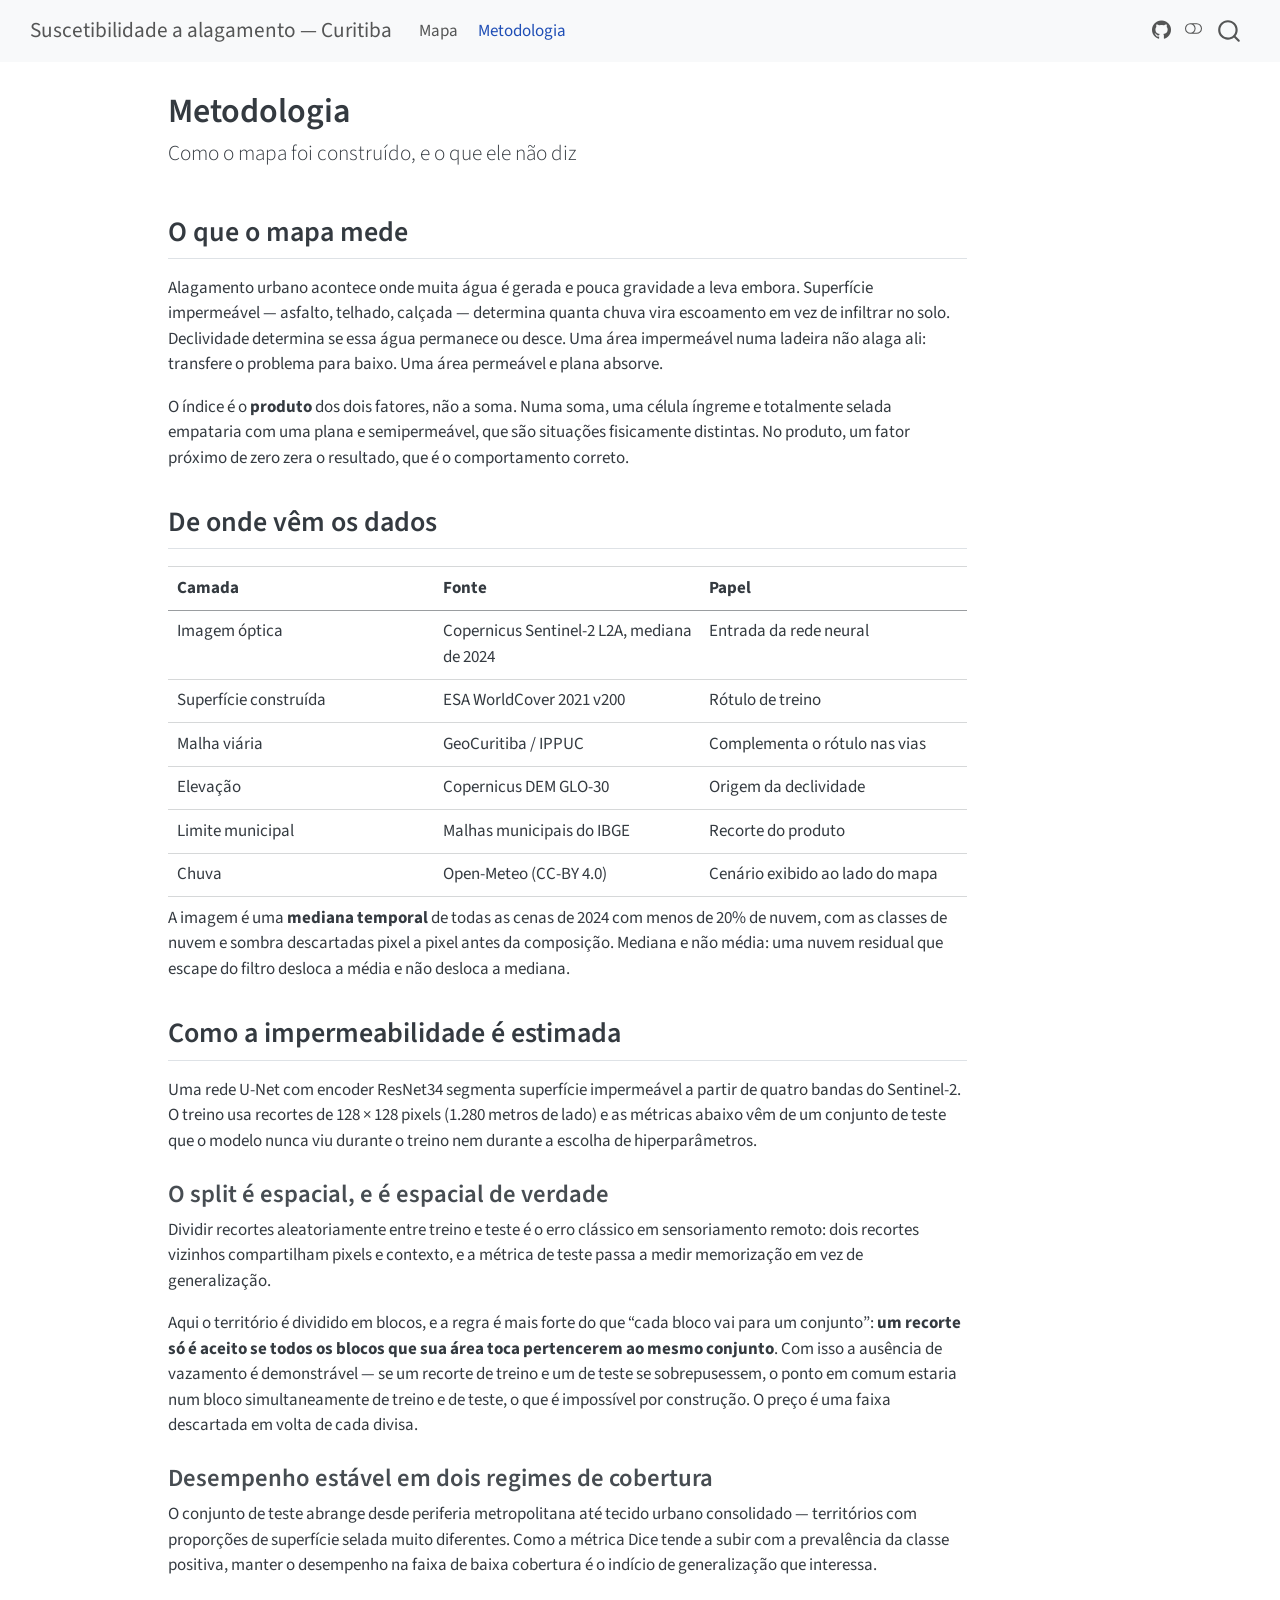
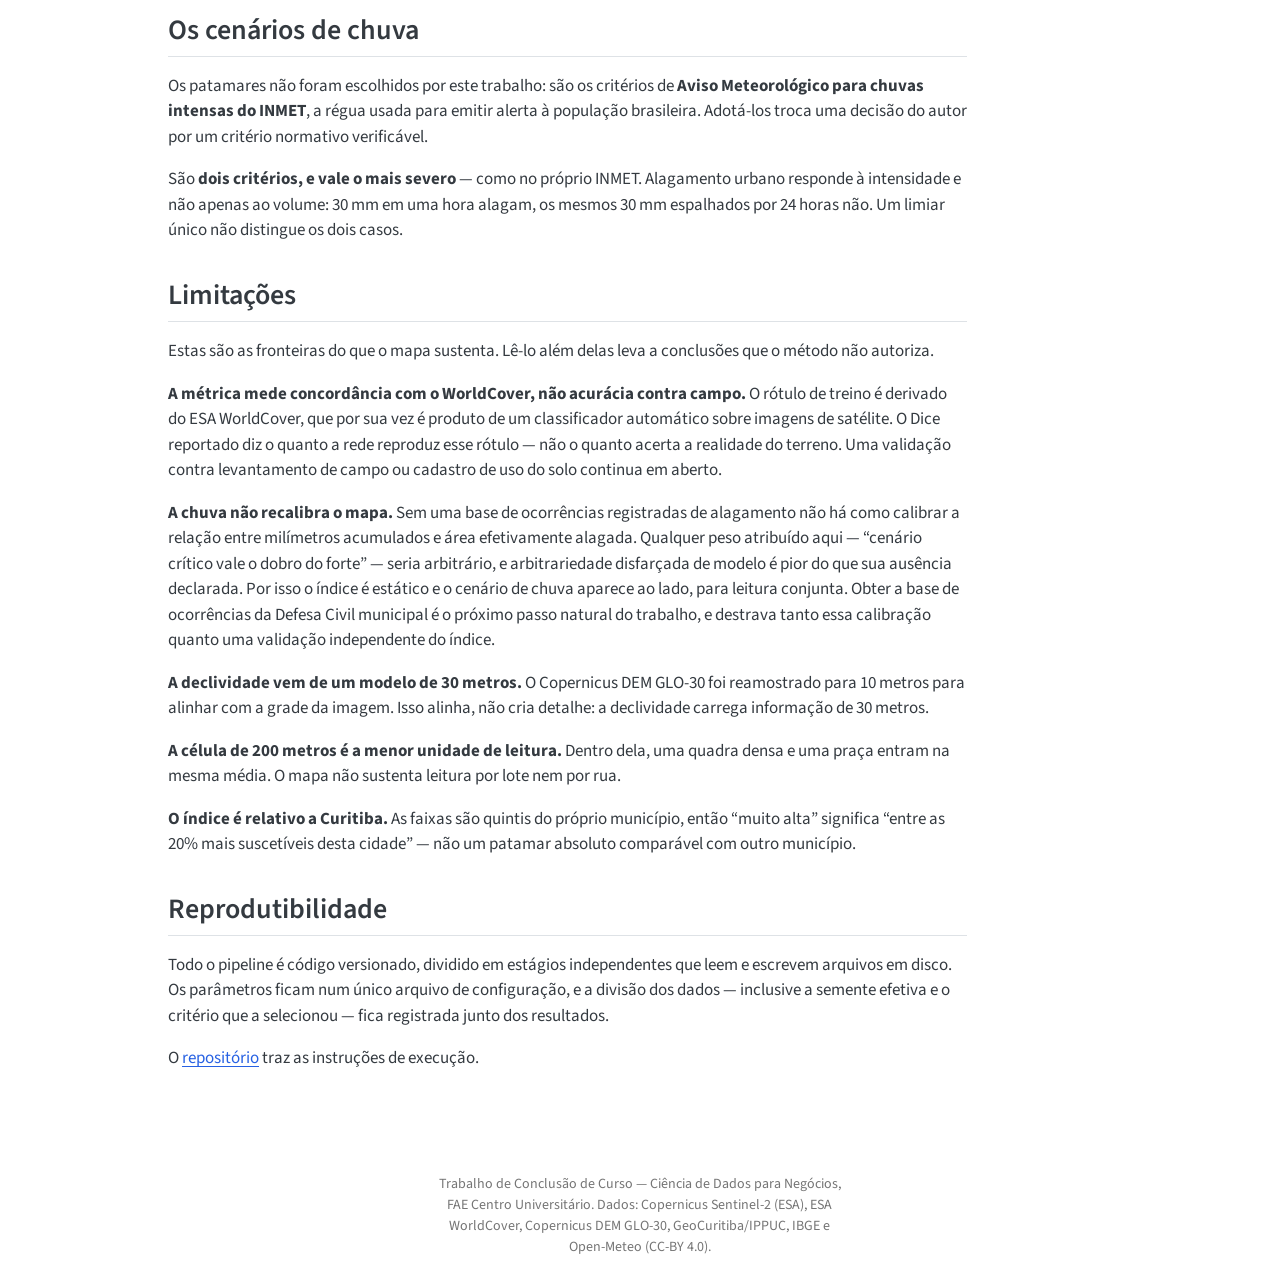
==== docs/metodologia.html @ 1eefd37d "[NEW] Criação primeiro dash" ====
<!DOCTYPE html>
<html xmlns="http://www.w3.org/1999/xhtml" lang="pt-BR" xml:lang="pt-BR"><head>

<meta charset="utf-8">
<meta name="generator" content="quarto-1.10.18">

<meta name="viewport" content="width=device-width, initial-scale=1.0, user-scalable=yes">


<title>Metodologia – Suscetibilidade a alagamento — Curitiba</title>
<style>
/* Default styles provided by pandoc.
** See https://pandoc.org/MANUAL.html#variables-for-html for config info.
*/
span.smallcaps{font-variant: small-caps;}
div.columns{display: flex; gap: 1.5em;}
div.column{flex: auto;}
@media screen {
div.columns{gap: min(4vw, 1.5em);}
div.column{overflow-x: auto;}
}
div.hanging-indent{margin-left: 1.5em; text-indent: -1.5em;}
ul.task-list{list-style: none;}
ul.task-list li input[type="checkbox"] {
  width: 0.8em;
  margin: 0 0.8em 0.2em -1em; /* quarto-specific, see https://github.com/quarto-dev/quarto-cli/issues/4556 */ 
  vertical-align: middle;
}
</style>


<script src="site_libs/quarto-nav/quarto-nav.js"></script>
<script src="site_libs/quarto-nav/headroom.min.js"></script>
<script src="site_libs/clipboard/clipboard.min.js"></script>
<script src="site_libs/quarto-search/autocomplete.umd.js"></script>
<script src="site_libs/quarto-search/fuse.min.js"></script>
<script src="site_libs/quarto-search/quarto-search.js"></script>
<meta name="quarto:offset" content="./">
<script src="site_libs/quarto-html/quarto.js" type="module"></script>
<script src="site_libs/quarto-html/tabsets/tabsets.js" type="module"></script>
<script src="site_libs/quarto-html/popper.min.js"></script>
<script src="site_libs/quarto-html/tippy.umd.min.js"></script>
<script src="site_libs/quarto-html/anchor.min.js"></script>
<link href="site_libs/quarto-html/tippy.css" rel="stylesheet">
<link href="site_libs/quarto-html/quarto-syntax-highlighting-64a204ab8560d761af7679ceaba22944.css" rel="stylesheet" class="quarto-color-scheme" id="quarto-text-highlighting-styles">
<link href="site_libs/quarto-html/quarto-syntax-highlighting-dark-b85bc7c33db8c58e0ec93c3465666fed.css" rel="stylesheet" class="quarto-color-scheme quarto-color-alternate" id="quarto-text-highlighting-styles">
<link href="site_libs/quarto-html/quarto-syntax-highlighting-64a204ab8560d761af7679ceaba22944.css" rel="stylesheet" class="quarto-color-scheme-extra" id="quarto-text-highlighting-styles">
<script src="site_libs/bootstrap/bootstrap.min.js"></script>
<link href="site_libs/bootstrap/bootstrap-icons.css" rel="stylesheet">
<link href="site_libs/bootstrap/bootstrap-172ba59bd5e0b52282274ba0c0cc16fc.min.css" rel="stylesheet" append-hash="true" class="quarto-color-scheme" id="quarto-bootstrap" data-mode="light">
<link href="site_libs/bootstrap/bootstrap-dark-8b348f4b4b74a528bf910da1e8c5139e.min.css" rel="stylesheet" append-hash="true" class="quarto-color-scheme quarto-color-alternate" id="quarto-bootstrap" data-mode="dark">
<link href="site_libs/bootstrap/bootstrap-172ba59bd5e0b52282274ba0c0cc16fc.min.css" rel="stylesheet" append-hash="true" class="quarto-color-scheme-extra" id="quarto-bootstrap" data-mode="light">
<script id="quarto-search-options" type="application/json">{
  "location": "navbar",
  "copy-button": false,
  "collapse-after": 3,
  "panel-placement": "end",
  "type": "overlay",
  "limit": 50,
  "keyboard-shortcut": [
    "f",
    "/",
    "s"
  ],
  "show-item-context": false,
  "language": {
    "search-no-results-text": "Nenhum resultado",
    "search-matching-documents-text": "documentos correspondentes",
    "search-copy-link-title": "Copiar link para a busca",
    "search-hide-matches-text": "Esconder correspondências adicionais",
    "search-more-match-text": "mais correspondência neste documento",
    "search-more-matches-text": "mais correspondências neste documento",
    "search-clear-button-title": "Limpar",
    "search-text-placeholder": "",
    "search-detached-cancel-button-title": "Cancelar",
    "search-submit-button-title": "Enviar",
    "search-label": "Procurar"
  }
}</script>


<link rel="stylesheet" href="styles.css">
</head>

<body class="nav-fixed quarto-light"><script id="quarto-html-before-body" type="application/javascript">
    const toggleBodyColorMode = (bsSheetEl) => {
      const mode = bsSheetEl.getAttribute("data-mode");
      const bodyEl = window.document.querySelector("body");
      if (mode === "dark") {
        bodyEl.classList.add("quarto-dark");
        bodyEl.classList.remove("quarto-light");
      } else {
        bodyEl.classList.add("quarto-light");
        bodyEl.classList.remove("quarto-dark");
      }
    }
    const toggleBodyColorPrimary = () => {
      const bsSheetEl = window.document.querySelector("link#quarto-bootstrap:not([rel=disabled-stylesheet])");
      if (bsSheetEl) {
        toggleBodyColorMode(bsSheetEl);
      }
    }
    const setColorSchemeToggle = (alternate) => {
      const toggles = window.document.querySelectorAll('.quarto-color-scheme-toggle');
      for (let i=0; i < toggles.length; i++) {
        const toggle = toggles[i];
        if (toggle) {
          if (alternate) {
            toggle.classList.add("alternate");
          } else {
            toggle.classList.remove("alternate");
          }
        }
      }
    };
    const toggleColorMode = (alternate) => {
      // Switch the stylesheets
      const primaryStylesheets = window.document.querySelectorAll('link.quarto-color-scheme:not(.quarto-color-alternate)');
      const alternateStylesheets = window.document.querySelectorAll('link.quarto-color-scheme.quarto-color-alternate');
      manageTransitions('#quarto-margin-sidebar .nav-link', false);
      if (alternate) {
        // note: dark is layered on light, we don't disable primary!
        enableStylesheet(alternateStylesheets);
        for (const sheetNode of alternateStylesheets) {
          if (sheetNode.id === "quarto-bootstrap") {
            toggleBodyColorMode(sheetNode);
          }
        }
      } else {
        disableStylesheet(alternateStylesheets);
        enableStylesheet(primaryStylesheets)
        toggleBodyColorPrimary();
      }
      manageTransitions('#quarto-margin-sidebar .nav-link', true);
      // Switch the toggles
      setColorSchemeToggle(alternate)
      // Hack to workaround the fact that safari doesn't
      // properly recolor the scrollbar when toggling (#1455)
      if (navigator.userAgent.indexOf('Safari') > 0 && navigator.userAgent.indexOf('Chrome') == -1) {
        manageTransitions("body", false);
        window.scrollTo(0, 1);
        setTimeout(() => {
          window.scrollTo(0, 0);
          manageTransitions("body", true);
        }, 40);
      }
    }
    const disableStylesheet = (stylesheets) => {
      for (let i=0; i < stylesheets.length; i++) {
        const stylesheet = stylesheets[i];
        stylesheet.rel = 'disabled-stylesheet';
      }
    }
    const enableStylesheet = (stylesheets) => {
      for (let i=0; i < stylesheets.length; i++) {
        const stylesheet = stylesheets[i];
        if(stylesheet.rel !== 'stylesheet') { // for Chrome, which will still FOUC without this check
          stylesheet.rel = 'stylesheet';
        }
      }
    }
    const manageTransitions = (selector, allowTransitions) => {
      const els = window.document.querySelectorAll(selector);
      for (let i=0; i < els.length; i++) {
        const el = els[i];
        if (allowTransitions) {
          el.classList.remove('notransition');
        } else {
          el.classList.add('notransition');
        }
      }
    }
    const isFileUrl = () => {
      return window.location.protocol === 'file:';
    }
    const hasAlternateSentinel = () => {
      let styleSentinel = getColorSchemeSentinel();
      if (styleSentinel !== null) {
        return styleSentinel === "alternate";
      } else {
        return false;
      }
    }
    const setStyleSentinel = (alternate) => {
      const value = alternate ? "alternate" : "default";
      if (!isFileUrl()) {
        window.localStorage.setItem("quarto-color-scheme", value);
      } else {
        localAlternateSentinel = value;
      }
    }
    const getColorSchemeSentinel = () => {
      if (!isFileUrl()) {
        const storageValue = window.localStorage.getItem("quarto-color-scheme");
        return storageValue != null ? storageValue : localAlternateSentinel;
      } else {
        return localAlternateSentinel;
      }
    }
    const toggleGiscusIfUsed = (isAlternate, darkModeDefault) => {
      const baseTheme = document.querySelector('#giscus-base-theme')?.value ?? 'light';
      const alternateTheme = document.querySelector('#giscus-alt-theme')?.value ?? 'dark';
      let newTheme = '';
      if(authorPrefersDark) {
        newTheme = isAlternate ? baseTheme : alternateTheme;
      } else {
        newTheme = isAlternate ? alternateTheme : baseTheme;
      }
      const changeGiscusTheme = () => {
        // From: https://github.com/giscus/giscus/issues/336
        const sendMessage = (message) => {
          const iframe = document.querySelector('iframe.giscus-frame');
          if (!iframe) return;
          iframe.contentWindow.postMessage({ giscus: message }, 'https://giscus.app');
        }
        sendMessage({
          setConfig: {
            theme: newTheme
          }
        });
      }
      const isGiscussLoaded = window.document.querySelector('iframe.giscus-frame') !== null;
      if (isGiscussLoaded) {
        changeGiscusTheme();
      }
    };
    const authorPrefersDark = false;
    const darkModeDefault = authorPrefersDark;
      document.querySelector('link#quarto-text-highlighting-styles.quarto-color-scheme-extra').rel = 'disabled-stylesheet';
      document.querySelector('link#quarto-bootstrap.quarto-color-scheme-extra').rel = 'disabled-stylesheet';
    let localAlternateSentinel = darkModeDefault ? 'alternate' : 'default';
    // Dark / light mode switch
    window.quartoToggleColorScheme = () => {
      // Read the current dark / light value
      let toAlternate = !hasAlternateSentinel();
      toggleColorMode(toAlternate);
      setStyleSentinel(toAlternate);
      toggleGiscusIfUsed(toAlternate, darkModeDefault);
      window.dispatchEvent(new Event('resize'));
    };
    // Switch to dark mode if need be
    if (hasAlternateSentinel()) {
      toggleColorMode(true);
    } else {
      toggleColorMode(false);
    }
  </script>

<div id="quarto-search-results"></div>
  <header id="quarto-header" class="headroom fixed-top">
    <nav class="navbar navbar-expand-lg " data-bs-theme="dark">
      <div class="navbar-container container-fluid">
      <div class="navbar-brand-container mx-auto">
    <a class="navbar-brand" href="./index.html">
    <span class="navbar-title">Suscetibilidade a alagamento — Curitiba</span>
    </a>
  </div>
            <div id="quarto-search" class="" title="Procurar"></div>
          <button class="navbar-toggler" type="button" data-bs-toggle="collapse" data-bs-target="#navbarCollapse" aria-controls="navbarCollapse" role="menu" aria-expanded="false" aria-label="Alternar de navegação" onclick="if (window.quartoToggleHeadroom) { window.quartoToggleHeadroom(); }">
  <span class="navbar-toggler-icon"></span>
</button>
          <div class="collapse navbar-collapse" id="navbarCollapse">
            <ul class="navbar-nav navbar-nav-scroll me-auto">
  <li class="nav-item">
    <a class="nav-link" href="./index.html"> 
<span class="menu-text">Mapa</span></a>
  </li>  
  <li class="nav-item">
    <a class="nav-link active" href="./metodologia.html" aria-current="page"> 
<span class="menu-text">Metodologia</span></a>
  </li>  
</ul>
            <ul class="navbar-nav navbar-nav-scroll ms-auto">
  <li class="nav-item compact">
    <a class="nav-link" href="https://github.com/eduoliveira1504/flood-risk-curitiba"> <i class="bi bi-github" role="img" aria-label="Repositório no GitHub">
</i> 
<span class="menu-text"></span></a>
  </li>  
</ul>
          </div> <!-- /navcollapse -->
            <div class="quarto-navbar-tools">
  <a href="" class="quarto-color-scheme-toggle quarto-navigation-tool  px-1" onclick="window.quartoToggleColorScheme(); return false;" title="Alternar modo escuro"><i class="bi"></i></a>
</div>
      </div> <!-- /container-fluid -->
    </nav>
</header>
<!-- content -->
<div id="quarto-content" class="quarto-container page-columns page-rows-contents page-layout-article page-navbar">
<!-- sidebar -->
<!-- margin-sidebar -->
    <div id="quarto-margin-sidebar" class="sidebar margin-sidebar zindex-bottom">
        
    </div>
<!-- main -->
<main class="content" id="quarto-document-content">


<header id="title-block-header" class="quarto-title-block default">
<div class="quarto-title">
<h1 class="title">Metodologia</h1>
<p class="subtitle lead">Como o mapa foi construído, e o que ele não diz</p>
</div>



<div class="quarto-title-meta">

    
  
    
  </div>
  


</header>


<div class="viz-root">
<section id="o-que-o-mapa-mede" class="level2">
<h2 class="anchored" data-anchor-id="o-que-o-mapa-mede">O que o mapa mede</h2>
<p>Alagamento urbano acontece onde muita água é gerada e pouca gravidade a leva embora. Superfície impermeável — asfalto, telhado, calçada — determina quanta chuva vira escoamento em vez de infiltrar no solo. Declividade determina se essa água permanece ou desce. Uma área impermeável numa ladeira não alaga ali: transfere o problema para baixo. Uma área permeável e plana absorve.</p>
<p>O índice é o <strong>produto</strong> dos dois fatores, não a soma. Numa soma, uma célula íngreme e totalmente selada empataria com uma plana e semipermeável, que são situações fisicamente distintas. No produto, um fator próximo de zero zera o resultado, que é o comportamento correto.</p>
<div id="composicao">

</div>
</section>
<section id="de-onde-vêm-os-dados" class="level2">
<h2 class="anchored" data-anchor-id="de-onde-vêm-os-dados">De onde vêm os dados</h2>
<table class="caption-top table">
<colgroup>
<col style="width: 33%">
<col style="width: 33%">
<col style="width: 33%">
</colgroup>
<thead>
<tr class="header">
<th>Camada</th>
<th>Fonte</th>
<th>Papel</th>
</tr>
</thead>
<tbody>
<tr class="odd">
<td>Imagem óptica</td>
<td>Copernicus Sentinel-2 L2A, mediana de 2024</td>
<td>Entrada da rede neural</td>
</tr>
<tr class="even">
<td>Superfície construída</td>
<td>ESA WorldCover 2021 v200</td>
<td>Rótulo de treino</td>
</tr>
<tr class="odd">
<td>Malha viária</td>
<td>GeoCuritiba / IPPUC</td>
<td>Complementa o rótulo nas vias</td>
</tr>
<tr class="even">
<td>Elevação</td>
<td>Copernicus DEM GLO-30</td>
<td>Origem da declividade</td>
</tr>
<tr class="odd">
<td>Limite municipal</td>
<td>Malhas municipais do IBGE</td>
<td>Recorte do produto</td>
</tr>
<tr class="even">
<td>Chuva</td>
<td>Open-Meteo (CC-BY 4.0)</td>
<td>Cenário exibido ao lado do mapa</td>
</tr>
</tbody>
</table>
<p>A imagem é uma <strong>mediana temporal</strong> de todas as cenas de 2024 com menos de 20% de nuvem, com as classes de nuvem e sombra descartadas pixel a pixel antes da composição. Mediana e não média: uma nuvem residual que escape do filtro desloca a média e não desloca a mediana.</p>
</section>
<section id="como-a-impermeabilidade-é-estimada" class="level2">
<h2 class="anchored" data-anchor-id="como-a-impermeabilidade-é-estimada">Como a impermeabilidade é estimada</h2>
<p>Uma rede U-Net com encoder ResNet34 segmenta superfície impermeável a partir de quatro bandas do Sentinel-2. O treino usa recortes de 128 × 128 pixels (1.280 metros de lado) e as métricas abaixo vêm de um conjunto de teste que o modelo nunca viu durante o treino nem durante a escolha de hiperparâmetros.</p>
<div id="metricas-modelo">

</div>
<section id="o-split-é-espacial-e-é-espacial-de-verdade" class="level3">
<h3 class="anchored" data-anchor-id="o-split-é-espacial-e-é-espacial-de-verdade">O split é espacial, e é espacial de verdade</h3>
<p>Dividir recortes aleatoriamente entre treino e teste é o erro clássico em sensoriamento remoto: dois recortes vizinhos compartilham pixels e contexto, e a métrica de teste passa a medir memorização em vez de generalização.</p>
<p>Aqui o território é dividido em blocos, e a regra é mais forte do que “cada bloco vai para um conjunto”: <strong>um recorte só é aceito se todos os blocos que sua área toca pertencerem ao mesmo conjunto</strong>. Com isso a ausência de vazamento é demonstrável — se um recorte de treino e um de teste se sobrepusessem, o ponto em comum estaria num bloco simultaneamente de treino e de teste, o que é impossível por construção. O preço é uma faixa descartada em volta de cada divisa.</p>
<div id="metricas-split">

</div>
</section>
<section id="desempenho-estável-em-dois-regimes-de-cobertura" class="level3">
<h3 class="anchored" data-anchor-id="desempenho-estável-em-dois-regimes-de-cobertura">Desempenho estável em dois regimes de cobertura</h3>
<p>O conjunto de teste abrange desde periferia metropolitana até tecido urbano consolidado — territórios com proporções de superfície selada muito diferentes. Como a métrica Dice tende a subir com a prevalência da classe positiva, manter o desempenho na faixa de baixa cobertura é o indício de generalização que interessa.</p>
<div id="metricas-cobertura">

</div>
</section>
</section>
<section id="os-cenários-de-chuva" class="level2">
<h2 class="anchored" data-anchor-id="os-cenários-de-chuva">Os cenários de chuva</h2>
<p>Os patamares não foram escolhidos por este trabalho: são os critérios de <strong>Aviso Meteorológico para chuvas intensas do INMET</strong>, a régua usada para emitir alerta à população brasileira. Adotá-los troca uma decisão do autor por um critério normativo verificável.</p>
<div id="tabela-cenarios">

</div>
<p>São <strong>dois critérios, e vale o mais severo</strong> — como no próprio INMET. Alagamento urbano responde à intensidade e não apenas ao volume: 30 mm em uma hora alagam, os mesmos 30 mm espalhados por 24 horas não. Um limiar único não distingue os dois casos.</p>
</section>
<section id="limitações" class="level2">
<h2 class="anchored" data-anchor-id="limitações">Limitações</h2>
<p>Estas são as fronteiras do que o mapa sustenta. Lê-lo além delas leva a conclusões que o método não autoriza.</p>
<p><strong>A métrica mede concordância com o WorldCover, não acurácia contra campo.</strong> O rótulo de treino é derivado do ESA WorldCover, que por sua vez é produto de um classificador automático sobre imagens de satélite. O Dice reportado diz o quanto a rede reproduz esse rótulo — não o quanto acerta a realidade do terreno. Uma validação contra levantamento de campo ou cadastro de uso do solo continua em aberto.</p>
<p><strong>A chuva não recalibra o mapa.</strong> Sem uma base de ocorrências registradas de alagamento não há como calibrar a relação entre milímetros acumulados e área efetivamente alagada. Qualquer peso atribuído aqui — “cenário crítico vale o dobro do forte” — seria arbitrário, e arbitrariedade disfarçada de modelo é pior do que sua ausência declarada. Por isso o índice é estático e o cenário de chuva aparece ao lado, para leitura conjunta. Obter a base de ocorrências da Defesa Civil municipal é o próximo passo natural do trabalho, e destrava tanto essa calibração quanto uma validação independente do índice.</p>
<p><strong>A declividade vem de um modelo de 30 metros.</strong> O Copernicus DEM GLO-30 foi reamostrado para 10 metros para alinhar com a grade da imagem. Isso alinha, não cria detalhe: a declividade carrega informação de 30 metros.</p>
<p><strong>A célula de 200 metros é a menor unidade de leitura.</strong> Dentro dela, uma quadra densa e uma praça entram na mesma média. O mapa não sustenta leitura por lote nem por rua.</p>
<p><strong>O índice é relativo a Curitiba.</strong> As faixas são quintis do próprio município, então “muito alta” significa “entre as 20% mais suscetíveis desta cidade” — não um patamar absoluto comparável com outro município.</p>
</section>
<section id="reprodutibilidade" class="level2">
<h2 class="anchored" data-anchor-id="reprodutibilidade">Reprodutibilidade</h2>
<p>Todo o pipeline é código versionado, dividido em estágios independentes que leem e escrevem arquivos em disco. Os parâmetros ficam num único arquivo de configuração, e a divisão dos dados — inclusive a semente efetiva e o critério que a selecionou — fica registrada junto dos resultados.</p>
<p>O <a href="https://github.com/eduoliveira1504/flood-risk-curitiba">repositório</a> traz as instruções de execução.</p>
</section>
</div>
<script type="module">
const numero = (valor, casas = 1) =>
  valor === undefined || valor === null
    ? '—'
    : valor.toLocaleString('pt-BR', {
        minimumFractionDigits: casas, maximumFractionDigits: casas,
      });

const metricas = await (await fetch('data/metrics.json')).json();

// Nenhum número deste documento é digitado à mão: todos vêm do pipeline, para
// que nada fique desatualizado em silêncio depois de um retreino.
const modelo = metricas.model;
if (modelo) {
  document.getElementById('metricas-modelo').innerHTML = `
    
<table class="table caption-top" data-quarto-postprocess="true">
<tbody>
<tr class="odd">
<td data-quarto-table-cell-role="th">Arquitetura</td>
<td>U-Net, encoder ${modelo.encoder}</td>
</tr>
<tr class="even">
<td data-quarto-table-cell-role="th">Recorte</td>
<td>${modelo.patch_size} × ${modelo.patch_size} px (${modelo.patch_size * 10} m)</td>
</tr>
<tr class="odd">
<td data-quarto-table-cell-role="th">Dice (teste)</td>
<td>${numero(modelo.test_dice, 4)}</td>
</tr>
<tr class="even">
<td data-quarto-table-cell-role="th">IoU (teste)</td>
<td>${numero(modelo.test_iou, 4)}</td>
</tr>
<tr class="odd">
<td data-quarto-table-cell-role="th">Precisão / Recall</td>
<td>${numero(modelo.test_precision, 4)} / ${numero(modelo.test_recall, 4)}</td>
</tr>
<tr class="even">
<td data-quarto-table-cell-role="th">Dice (validação)</td>
<td>${numero(modelo.validation_dice, 4)}</td>
</tr>
<tr class="odd">
<td data-quarto-table-cell-role="th">Limiar</td>
<td>${numero(modelo.threshold, 2)} — calibrado na validação, aplicado ao teste sem reajuste</td>
</tr>
</tbody>
</table>
`;
}

const split = metricas.split;
if (split) {
  const p = split.patches ?? {};
  document.getElementById('metricas-split').innerHTML = `
    
<table class="table caption-top" data-quarto-postprocess="true">
<tbody>
<tr class="odd">
<td data-quarto-table-cell-role="th">Estratégia</td>
<td>${split.strategy}</td>
</tr>
<tr class="even">
<td data-quarto-table-cell-role="th">Bloco</td>
<td>${numero(split.block_size_m, 0)} m</td>
</tr>
<tr class="odd">
<td data-quarto-table-cell-role="th">Recortes</td>
<td>${p.train ?? '—'} treino · ${p.val ?? '—'} validação · ${p.test ?? '—'} teste</td>
</tr>
<tr class="even">
<td data-quarto-table-cell-role="th">Semente</td>
<td>${split.chosen_seed}</td>
</tr>
<tr class="odd">
<td data-quarto-table-cell-role="th">Desbalanceamento</td>
<td>${numero(split.prevalence_spread_pp, 2)} p.p. entre conjuntos</td>
</tr>
</tbody>
</table>

    <p class="aviso">Fonte: ${cenarios.source}</p>`;
}

const grade = metricas.grid;
if (grade) {
  document.getElementById('composicao').innerHTML = `
    <p class="aviso">
      Agregação em células de ${numero(grade.cell_size_m, 0)} m, classificadas em
      ${grade.classes.length} faixas por quintil do índice.
    </p>`;
}
</script>



</main> <!-- /main -->
<script id="quarto-html-after-body" type="application/javascript">
  window.document.addEventListener("DOMContentLoaded", function (event) {
    // Ensure there is a toggle, if there isn't float one in the top right
    if (window.document.querySelector('.quarto-color-scheme-toggle') === null) {
      const a = window.document.createElement('a');
      a.classList.add('top-right');
      a.classList.add('quarto-color-scheme-toggle');
      a.href = "";
      a.onclick = function() { try { window.quartoToggleColorScheme(); } catch {} return false; };
      const i = window.document.createElement("i");
      i.classList.add('bi');
      a.appendChild(i);
      window.document.body.appendChild(a);
    }
    setColorSchemeToggle(hasAlternateSentinel())
    const icon = "";
    const anchorJS = new window.AnchorJS();
    anchorJS.options = {
      placement: 'right',
      icon: icon
    };
    anchorJS.add('.anchored');
    const isCodeAnnotation = (el) => {
      for (const clz of el.classList) {
        if (clz.startsWith('code-annotation-')) {                     
          return true;
        }
      }
      return false;
    }
    const onCopySuccess = function(e) {
      // button target
      const button = e.trigger;
      // don't keep focus
      button.blur();
      // flash "checked"
      button.classList.add('code-copy-button-checked');
      var currentTitle = button.getAttribute("title");
      button.setAttribute("title", "Copiada");
      let tooltip;
      if (window.bootstrap) {
        button.setAttribute("data-bs-toggle", "tooltip");
        button.setAttribute("data-bs-placement", "left");
        button.setAttribute("data-bs-title", "Copiada");
        tooltip = new bootstrap.Tooltip(button, 
          { trigger: "manual", 
            customClass: "code-copy-button-tooltip",
            offset: [0, -8]});
        tooltip.show();    
      }
      setTimeout(function() {
        if (tooltip) {
          tooltip.hide();
          button.removeAttribute("data-bs-title");
          button.removeAttribute("data-bs-toggle");
          button.removeAttribute("data-bs-placement");
        }
        button.setAttribute("title", currentTitle);
        button.classList.remove('code-copy-button-checked');
      }, 1000);
      // clear code selection
      e.clearSelection();
    }
    const getTextToCopy = function(trigger) {
      const outerScaffold = trigger.parentElement.cloneNode(true);
      const codeEl = outerScaffold.querySelector('code');
      for (const childEl of codeEl.children) {
        if (isCodeAnnotation(childEl)) {
          childEl.remove();
        }
      }
      return codeEl.innerText;
    }
    const clipboard = new window.ClipboardJS('.code-copy-button:not([data-in-quarto-modal])', {
      text: getTextToCopy
    });
    clipboard.on('success', onCopySuccess);
    if (window.document.getElementById('quarto-embedded-source-code-modal')) {
      const clipboardModal = new window.ClipboardJS('.code-copy-button[data-in-quarto-modal]', {
        text: getTextToCopy,
        container: window.document.getElementById('quarto-embedded-source-code-modal')
      });
      clipboardModal.on('success', onCopySuccess);
    }
      var localhostRegex = new RegExp(/^(?:http|https):\/\/localhost\:?[0-9]*\//);
      var mailtoRegex = new RegExp(/^mailto:/);
        var filterRegex = new RegExp('/' + window.location.host + '/');
      var isInternal = (href) => {
          return filterRegex.test(href) || localhostRegex.test(href) || mailtoRegex.test(href);
      }
      // Inspect non-navigation links and adorn them if external
     var links = window.document.querySelectorAll('a[href]:not(.nav-link):not(.navbar-brand):not(.toc-action):not(.sidebar-link):not(.sidebar-item-toggle):not(.pagination-link):not(.no-external):not([aria-hidden]):not(.dropdown-item):not(.quarto-navigation-tool):not(.about-link)');
      for (var i=0; i<links.length; i++) {
        const link = links[i];
        if (!isInternal(link.href)) {
          // undo the damage that might have been done by quarto-nav.js in the case of
          // links that we want to consider external
          if (link.dataset.originalHref !== undefined) {
            link.href = link.dataset.originalHref;
          }
        }
      }
    function tippyHover(el, contentFn, onTriggerFn, onUntriggerFn) {
      const config = {
        allowHTML: true,
        maxWidth: 500,
        delay: 100,
        arrow: false,
        appendTo: function(el) {
            return el.parentElement;
        },
        interactive: true,
        interactiveBorder: 10,
        theme: 'quarto',
        placement: 'bottom-start',
      };
      if (contentFn) {
        config.content = contentFn;
      }
      if (onTriggerFn) {
        config.onTrigger = onTriggerFn;
      }
      if (onUntriggerFn) {
        config.onUntrigger = onUntriggerFn;
      }
      window.tippy(el, config); 
    }
    const noterefs = window.document.querySelectorAll('a[role="doc-noteref"]');
    for (var i=0; i<noterefs.length; i++) {
      const ref = noterefs[i];
      tippyHover(ref, function() {
        // use id or data attribute instead here
        let href = ref.getAttribute('data-footnote-href') || ref.getAttribute('href');
        try { href = new URL(href).hash; } catch {}
        const id = href.replace(/^#\/?/, "");
        const note = window.document.getElementById(id);
        if (note) {
          return note.innerHTML;
        } else {
          return "";
        }
      });
    }
    const xrefs = window.document.querySelectorAll('a.quarto-xref');
    const processXRef = (id, note) => {
      // Strip column container classes
      const stripColumnClz = (el) => {
        el.classList.remove("page-full", "page-columns");
        if (el.children) {
          for (const child of el.children) {
            stripColumnClz(child);
          }
        }
      }
      stripColumnClz(note)
      if (id === null || id.startsWith('sec-')) {
        // Special case sections, only their first couple elements
        const container = document.createElement("div");
        if (note.children && note.children.length > 2) {
          container.appendChild(note.children[0].cloneNode(true));
          for (let i = 1; i < note.children.length; i++) {
            const child = note.children[i];
            if (child.tagName === "P" && child.innerText === "") {
              continue;
            } else {
              container.appendChild(child.cloneNode(true));
              break;
            }
          }
          if (window.Quarto?.typesetMath) {
            window.Quarto.typesetMath(container);
          }
          return container.innerHTML
        } else {
          if (window.Quarto?.typesetMath) {
            window.Quarto.typesetMath(note);
          }
          return note.innerHTML;
        }
      } else {
        // Remove any anchor links if they are present
        const anchorLink = note.querySelector('a.anchorjs-link');
        if (anchorLink) {
          anchorLink.remove();
        }
        if (window.Quarto?.typesetMath) {
          window.Quarto.typesetMath(note);
        }
        if (note.classList.contains("callout")) {
          return note.outerHTML;
        } else {
          return note.innerHTML;
        }
      }
    }
    for (var i=0; i<xrefs.length; i++) {
      const xref = xrefs[i];
      tippyHover(xref, undefined, function(instance) {
        instance.disable();
        let url = xref.getAttribute('href');
        let hash = undefined; 
        if (url.startsWith('#')) {
          hash = url;
        } else {
          try { hash = new URL(url).hash; } catch {}
        }
        if (hash) {
          const id = hash.replace(/^#\/?/, "");
          const note = window.document.getElementById(id);
          if (note !== null) {
            try {
              const html = processXRef(id, note.cloneNode(true));
              instance.setContent(html);
            } finally {
              instance.enable();
              instance.show();
            }
          } else {
            // See if we can fetch this
            fetch(url.split('#')[0])
            .then(res => res.text())
            .then(html => {
              const parser = new DOMParser();
              const htmlDoc = parser.parseFromString(html, "text/html");
              const note = htmlDoc.getElementById(id);
              if (note !== null) {
                const html = processXRef(id, note);
                instance.setContent(html);
              } 
            }).finally(() => {
              instance.enable();
              instance.show();
            });
          }
        } else {
          // See if we can fetch a full url (with no hash to target)
          // This is a special case and we should probably do some content thinning / targeting
          fetch(url)
          .then(res => res.text())
          .then(html => {
            const parser = new DOMParser();
            const htmlDoc = parser.parseFromString(html, "text/html");
            const note = htmlDoc.querySelector('main.content');
            if (note !== null) {
              // This should only happen for chapter cross references
              // (since there is no id in the URL)
              // remove the first header
              if (note.children.length > 0 && note.children[0].tagName === "HEADER") {
                note.children[0].remove();
              }
              const html = processXRef(null, note);
              instance.setContent(html);
            } 
          }).finally(() => {
            instance.enable();
            instance.show();
          });
        }
      }, function(instance) {
      });
    }
        let selectedAnnoteEl;
        const selectorForAnnotation = ( cell, annotation) => {
          let cellAttr = 'data-code-cell="' + cell + '"';
          let lineAttr = 'data-code-annotation="' +  annotation + '"';
          const selector = 'span[' + cellAttr + '][' + lineAttr + ']';
          return selector;
        }
        const selectCodeLines = (annoteEl) => {
          const doc = window.document;
          const targetCell = annoteEl.getAttribute("data-target-cell");
          const targetAnnotation = annoteEl.getAttribute("data-target-annotation");
          const annoteSpan = window.document.querySelector(selectorForAnnotation(targetCell, targetAnnotation));
          const lines = annoteSpan.getAttribute("data-code-lines").split(",");
          const lineIds = lines.map((line) => {
            return targetCell + "-" + line;
          })
          let top = null;
          let height = null;
          let parent = null;
          if (lineIds.length > 0) {
              //compute the position of the single el (top and bottom and make a div)
              const el = window.document.getElementById(lineIds[0]);
              top = el.offsetTop;
              height = el.offsetHeight;
              parent = el.parentElement.parentElement;
            if (lineIds.length > 1) {
              const lastEl = window.document.getElementById(lineIds[lineIds.length - 1]);
              const bottom = lastEl.offsetTop + lastEl.offsetHeight;
              height = bottom - top;
            }
            if (top !== null && height !== null && parent !== null) {
              // cook up a div (if necessary) and position it 
              let div = window.document.getElementById("code-annotation-line-highlight");
              if (div === null) {
                div = window.document.createElement("div");
                div.setAttribute("id", "code-annotation-line-highlight");
                div.style.position = 'absolute';
                parent.appendChild(div);
              }
              div.style.top = top - 2 + "px";
              div.style.height = height + 4 + "px";
              div.style.left = 0;
              let gutterDiv = window.document.getElementById("code-annotation-line-highlight-gutter");
              if (gutterDiv === null) {
                gutterDiv = window.document.createElement("div");
                gutterDiv.setAttribute("id", "code-annotation-line-highlight-gutter");
                gutterDiv.style.position = 'absolute';
                const codeCell = window.document.getElementById(targetCell);
                const gutter = codeCell.querySelector('.code-annotation-gutter');
                gutter.appendChild(gutterDiv);
              }
              gutterDiv.style.top = top - 2 + "px";
              gutterDiv.style.height = height + 4 + "px";
            }
            selectedAnnoteEl = annoteEl;
          }
        };
        const unselectCodeLines = () => {
          const elementsIds = ["code-annotation-line-highlight", "code-annotation-line-highlight-gutter"];
          elementsIds.forEach((elId) => {
            const div = window.document.getElementById(elId);
            if (div) {
              div.remove();
            }
          });
          selectedAnnoteEl = undefined;
        };
          // Handle positioning of the toggle
      window.addEventListener(
        "resize",
        throttle(() => {
          elRect = undefined;
          if (selectedAnnoteEl) {
            selectCodeLines(selectedAnnoteEl);
          }
        }, 10)
      );
      function throttle(fn, ms) {
      let throttle = false;
      let timer;
        return (...args) => {
          if(!throttle) { // first call gets through
              fn.apply(this, args);
              throttle = true;
          } else { // all the others get throttled
              if(timer) clearTimeout(timer); // cancel #2
              timer = setTimeout(() => {
                fn.apply(this, args);
                timer = throttle = false;
              }, ms);
          }
        };
      }
        // Attach click handler to the DT
        const annoteDls = window.document.querySelectorAll('dt[data-target-cell]');
        for (const annoteDlNode of annoteDls) {
          annoteDlNode.addEventListener('click', (event) => {
            const clickedEl = event.target;
            if (clickedEl !== selectedAnnoteEl) {
              unselectCodeLines();
              const activeEl = window.document.querySelector('dt[data-target-cell].code-annotation-active');
              if (activeEl) {
                activeEl.classList.remove('code-annotation-active');
              }
              selectCodeLines(clickedEl);
              clickedEl.classList.add('code-annotation-active');
            } else {
              // Unselect the line
              unselectCodeLines();
              clickedEl.classList.remove('code-annotation-active');
            }
          });
        }
    const findCites = (el) => {
      const parentEl = el.parentElement;
      if (parentEl) {
        const cites = parentEl.dataset.cites;
        if (cites) {
          return {
            el,
            cites: cites.split(' ')
          };
        } else {
          return findCites(el.parentElement)
        }
      } else {
        return undefined;
      }
    };
    var bibliorefs = window.document.querySelectorAll('a[role="doc-biblioref"]');
    for (var i=0; i<bibliorefs.length; i++) {
      const ref = bibliorefs[i];
      const citeInfo = findCites(ref);
      if (citeInfo) {
        tippyHover(citeInfo.el, function() {
          var popup = window.document.createElement('div');
          citeInfo.cites.forEach(function(cite) {
            var citeDiv = window.document.createElement('div');
            citeDiv.classList.add('hanging-indent');
            citeDiv.classList.add('csl-entry');
            var biblioDiv = window.document.getElementById('ref-' + cite);
            if (biblioDiv) {
              citeDiv.innerHTML = biblioDiv.innerHTML;
            }
            popup.appendChild(citeDiv);
          });
          return popup.innerHTML;
        });
      }
    }
  });
  </script>
</div> <!-- /content -->
<footer class="footer">
  <div class="nav-footer">
    <div class="nav-footer-left">
      &nbsp;
    </div>   
    <div class="nav-footer-center">
<p>Trabalho de Conclusão de Curso — Ciência de Dados para Negócios, FAE Centro Universitário. Dados: Copernicus Sentinel-2 (ESA), ESA WorldCover, Copernicus DEM GLO-30, GeoCuritiba/IPPUC, IBGE e Open-Meteo (CC-BY 4.0).</p>
</div>
    <div class="nav-footer-right">
      &nbsp;
    </div>
  </div>
</footer>




</body></html>
---- docs/site_libs/quarto-html/tippy.css ----
.tippy-box[data-animation=fade][data-state=hidden]{opacity:0}[data-tippy-root]{max-width:calc(100vw - 10px)}.tippy-box{position:relative;background-color:#333;color:#fff;border-radius:4px;font-size:14px;line-height:1.4;white-space:normal;outline:0;transition-property:transform,visibility,opacity}.tippy-box[data-placement^=top]>.tippy-arrow{bottom:0}.tippy-box[data-placement^=top]>.tippy-arrow:before{bottom:-7px;left:0;border-width:8px 8px 0;border-top-color:initial;transform-origin:center top}.tippy-box[data-placement^=bottom]>.tippy-arrow{top:0}.tippy-box[data-placement^=bottom]>.tippy-arrow:before{top:-7px;left:0;border-width:0 8px 8px;border-bottom-color:initial;transform-origin:center bottom}.tippy-box[data-placement^=left]>.tippy-arrow{right:0}.tippy-box[data-placement^=left]>.tippy-arrow:before{border-width:8px 0 8px 8px;border-left-color:initial;right:-7px;transform-origin:center left}.tippy-box[data-placement^=right]>.tippy-arrow{left:0}.tippy-box[data-placement^=right]>.tippy-arrow:before{left:-7px;border-width:8px 8px 8px 0;border-right-color:initial;transform-origin:center right}.tippy-box[data-inertia][data-state=visible]{transition-timing-function:cubic-bezier(.54,1.5,.38,1.11)}.tippy-arrow{width:16px;height:16px;color:#333}.tippy-arrow:before{content:"";position:absolute;border-color:transparent;border-style:solid}.tippy-content{position:relative;padding:5px 9px;z-index:1}
---- docs/site_libs/quarto-html/quarto-syntax-highlighting-64a204ab8560d761af7679ceaba22944.css ----
/* quarto syntax highlight colors */
:root {
  --quarto-hl-ot-color: #003B4F;
  --quarto-hl-at-color: #657422;
  --quarto-hl-ss-color: #20794D;
  --quarto-hl-an-color: #5E5E5E;
  --quarto-hl-fu-color: #4758AB;
  --quarto-hl-st-color: #20794D;
  --quarto-hl-cf-color: #003B4F;
  --quarto-hl-op-color: #5E5E5E;
  --quarto-hl-er-color: #AD0000;
  --quarto-hl-bn-color: #AD0000;
  --quarto-hl-al-color: #AD0000;
  --quarto-hl-va-color: #111111;
  --quarto-hl-bu-color: inherit;
  --quarto-hl-ex-color: inherit;
  --quarto-hl-pp-color: #AD0000;
  --quarto-hl-in-color: #5E5E5E;
  --quarto-hl-vs-color: #20794D;
  --quarto-hl-wa-color: #5E5E5E;
  --quarto-hl-do-color: #5E5E5E;
  --quarto-hl-im-color: #00769E;
  --quarto-hl-ch-color: #20794D;
  --quarto-hl-dt-color: #AD0000;
  --quarto-hl-fl-color: #AD0000;
  --quarto-hl-co-color: #5E5E5E;
  --quarto-hl-cv-color: #5E5E5E;
  --quarto-hl-cn-color: #8f5902;
  --quarto-hl-sc-color: #5E5E5E;
  --quarto-hl-dv-color: #AD0000;
  --quarto-hl-kw-color: #003B4F;
}

/* other quarto variables */
:root {
  --quarto-font-monospace: SFMono-Regular, Menlo, Monaco, Consolas, "Liberation Mono", "Courier New", monospace;
}

/* syntax highlight based on Pandoc's rules */
pre > code.sourceCode > span {
  color: #003B4F;
}

code.sourceCode > span {
  color: #003B4F;
}

div.sourceCode,
div.sourceCode pre.sourceCode {
  color: #003B4F;
}

/* Normal */
code span {
  color: #003B4F;
}

/* Alert */
code span.al {
  color: #AD0000;
  font-style: inherit;
}

/* Annotation */
code span.an {
  color: #5E5E5E;
  font-style: inherit;
}

/* Attribute */
code span.at {
  color: #657422;
  font-style: inherit;
}

/* BaseN */
code span.bn {
  color: #AD0000;
  font-style: inherit;
}

/* BuiltIn */
code span.bu {
  font-style: inherit;
}

/* ControlFlow */
code span.cf {
  color: #003B4F;
  font-weight: bold;
  font-style: inherit;
}

/* Char */
code span.ch {
  color: #20794D;
  font-style: inherit;
}

/* Constant */
code span.cn {
  color: #8f5902;
  font-style: inherit;
}

/* Comment */
code span.co {
  color: #5E5E5E;
  font-style: inherit;
}

/* CommentVar */
code span.cv {
  color: #5E5E5E;
  font-style: italic;
}

/* Documentation */
code span.do {
  color: #5E5E5E;
  font-style: italic;
}

/* DataType */
code span.dt {
  color: #AD0000;
  font-style: inherit;
}

/* DecVal */
code span.dv {
  color: #AD0000;
  font-style: inherit;
}

/* Error */
code span.er {
  color: #AD0000;
  font-style: inherit;
}

/* Extension */
code span.ex {
  font-style: inherit;
}

/* Float */
code span.fl {
  color: #AD0000;
  font-style: inherit;
}

/* Function */
code span.fu {
  color: #4758AB;
  font-style: inherit;
}

/* Import */
code span.im {
  color: #00769E;
  font-style: inherit;
}

/* Information */
code span.in {
  color: #5E5E5E;
  font-style: inherit;
}

/* Keyword */
code span.kw {
  color: #003B4F;
  font-weight: bold;
  font-style: inherit;
}

/* Operator */
code span.op {
  color: #5E5E5E;
  font-style: inherit;
}

/* Other */
code span.ot {
  color: #003B4F;
  font-style: inherit;
}

/* Preprocessor */
code span.pp {
  color: #AD0000;
  font-style: inherit;
}

/* SpecialChar */
code span.sc {
  color: #5E5E5E;
  font-style: inherit;
}

/* SpecialString */
code span.ss {
  color: #20794D;
  font-style: inherit;
}

/* String */
code span.st {
  color: #20794D;
  font-style: inherit;
}

/* Variable */
code span.va {
  color: #111111;
  font-style: inherit;
}

/* VerbatimString */
code span.vs {
  color: #20794D;
  font-style: inherit;
}

/* Warning */
code span.wa {
  color: #5E5E5E;
  font-style: italic;
}

.prevent-inlining {
  content: "</";
}

/*# sourceMappingURL=9d8d5bb603a83b8298b89080a598c93b.css.map */
---- docs/site_libs/quarto-html/quarto-syntax-highlighting-dark-b85bc7c33db8c58e0ec93c3465666fed.css ----
/* quarto syntax highlight colors */
:root {
  --quarto-hl-al-color: #f07178;
  --quarto-hl-an-color: #d4d0ab;
  --quarto-hl-at-color: #00e0e0;
  --quarto-hl-bn-color: #d4d0ab;
  --quarto-hl-bu-color: #abe338;
  --quarto-hl-ch-color: #abe338;
  --quarto-hl-co-color: #f8f8f2;
  --quarto-hl-cv-color: #ffd700;
  --quarto-hl-cn-color: #ffd700;
  --quarto-hl-cf-color: #ffa07a;
  --quarto-hl-dt-color: #ffa07a;
  --quarto-hl-dv-color: #d4d0ab;
  --quarto-hl-do-color: #f8f8f2;
  --quarto-hl-er-color: #f07178;
  --quarto-hl-ex-color: #00e0e0;
  --quarto-hl-fl-color: #d4d0ab;
  --quarto-hl-fu-color: #ffa07a;
  --quarto-hl-im-color: #abe338;
  --quarto-hl-in-color: #d4d0ab;
  --quarto-hl-kw-color: #ffa07a;
  --quarto-hl-op-color: #ffa07a;
  --quarto-hl-ot-color: #00e0e0;
  --quarto-hl-pp-color: #dcc6e0;
  --quarto-hl-re-color: #00e0e0;
  --quarto-hl-sc-color: #abe338;
  --quarto-hl-ss-color: #abe338;
  --quarto-hl-st-color: #abe338;
  --quarto-hl-va-color: #00e0e0;
  --quarto-hl-vs-color: #abe338;
  --quarto-hl-wa-color: #dcc6e0;
}

/* other quarto variables */
:root {
  --quarto-font-monospace: SFMono-Regular, Menlo, Monaco, Consolas, "Liberation Mono", "Courier New", monospace;
}

/* syntax highlight based on Pandoc's rules */
pre > code.sourceCode > span {
  color: #f8f8f2;
}

code.sourceCode > span {
  color: #f8f8f2;
}

div.sourceCode,
div.sourceCode pre.sourceCode {
  color: #f8f8f2;
}

/* Normal */
code span {
  color: #f8f8f2;
}

/* Alert */
code span.al {
  color: #f07178;
}

/* Annotation */
code span.an {
  color: #d4d0ab;
}

/* Attribute */
code span.at {
  color: #00e0e0;
}

/* BaseN */
code span.bn {
  color: #d4d0ab;
}

/* BuiltIn */
code span.bu {
  color: #abe338;
}

/* ControlFlow */
code span.cf {
  font-weight: bold;
  color: #ffa07a;
}

/* Char */
code span.ch {
  color: #abe338;
}

/* Constant */
code span.cn {
  color: #ffd700;
}

/* Comment */
code span.co {
  font-style: italic;
  color: #f8f8f2;
}

/* CommentVar */
code span.cv {
  color: #ffd700;
}

/* Documentation */
code span.do {
  color: #f8f8f2;
}

/* DataType */
code span.dt {
  color: #ffa07a;
}

/* DecVal */
code span.dv {
  color: #d4d0ab;
}

/* Error */
code span.er {
  color: #f07178;
  text-decoration: underline;
}

/* Extension */
code span.ex {
  font-weight: bold;
  color: #00e0e0;
}

/* Float */
code span.fl {
  color: #d4d0ab;
}

/* Function */
code span.fu {
  color: #ffa07a;
}

/* Import */
code span.im {
  color: #abe338;
}

/* Information */
code span.in {
  color: #d4d0ab;
}

/* Keyword */
code span.kw {
  font-weight: bold;
  color: #ffa07a;
}

/* Operator */
code span.op {
  color: #ffa07a;
}

/* Other */
code span.ot {
  color: #00e0e0;
}

/* Preprocessor */
code span.pp {
  color: #dcc6e0;
}

/* RegionMarker */
code span.re {
  background-color: #f8f8f2;
  color: #00e0e0;
}

/* SpecialChar */
code span.sc {
  color: #abe338;
}

/* SpecialString */
code span.ss {
  color: #abe338;
}

/* String */
code span.st {
  color: #abe338;
}

/* Variable */
code span.va {
  color: #00e0e0;
}

/* VerbatimString */
code span.vs {
  color: #abe338;
}

/* Warning */
code span.wa {
  color: #dcc6e0;
}

.prevent-inlining {
  content: "</";
}

/*# sourceMappingURL=4ed8f1090dec6531da29ab00902aa718.css.map */
---- docs/site_libs/quarto-html/quarto-syntax-highlighting-64a204ab8560d761af7679ceaba22944.css ----
/* quarto syntax highlight colors */
:root {
  --quarto-hl-ot-color: #003B4F;
  --quarto-hl-at-color: #657422;
  --quarto-hl-ss-color: #20794D;
  --quarto-hl-an-color: #5E5E5E;
  --quarto-hl-fu-color: #4758AB;
  --quarto-hl-st-color: #20794D;
  --quarto-hl-cf-color: #003B4F;
  --quarto-hl-op-color: #5E5E5E;
  --quarto-hl-er-color: #AD0000;
  --quarto-hl-bn-color: #AD0000;
  --quarto-hl-al-color: #AD0000;
  --quarto-hl-va-color: #111111;
  --quarto-hl-bu-color: inherit;
  --quarto-hl-ex-color: inherit;
  --quarto-hl-pp-color: #AD0000;
  --quarto-hl-in-color: #5E5E5E;
  --quarto-hl-vs-color: #20794D;
  --quarto-hl-wa-color: #5E5E5E;
  --quarto-hl-do-color: #5E5E5E;
  --quarto-hl-im-color: #00769E;
  --quarto-hl-ch-color: #20794D;
  --quarto-hl-dt-color: #AD0000;
  --quarto-hl-fl-color: #AD0000;
  --quarto-hl-co-color: #5E5E5E;
  --quarto-hl-cv-color: #5E5E5E;
  --quarto-hl-cn-color: #8f5902;
  --quarto-hl-sc-color: #5E5E5E;
  --quarto-hl-dv-color: #AD0000;
  --quarto-hl-kw-color: #003B4F;
}

/* other quarto variables */
:root {
  --quarto-font-monospace: SFMono-Regular, Menlo, Monaco, Consolas, "Liberation Mono", "Courier New", monospace;
}

/* syntax highlight based on Pandoc's rules */
pre > code.sourceCode > span {
  color: #003B4F;
}

code.sourceCode > span {
  color: #003B4F;
}

div.sourceCode,
div.sourceCode pre.sourceCode {
  color: #003B4F;
}

/* Normal */
code span {
  color: #003B4F;
}

/* Alert */
code span.al {
  color: #AD0000;
  font-style: inherit;
}

/* Annotation */
code span.an {
  color: #5E5E5E;
  font-style: inherit;
}

/* Attribute */
code span.at {
  color: #657422;
  font-style: inherit;
}

/* BaseN */
code span.bn {
  color: #AD0000;
  font-style: inherit;
}

/* BuiltIn */
code span.bu {
  font-style: inherit;
}

/* ControlFlow */
code span.cf {
  color: #003B4F;
  font-weight: bold;
  font-style: inherit;
}

/* Char */
code span.ch {
  color: #20794D;
  font-style: inherit;
}

/* Constant */
code span.cn {
  color: #8f5902;
  font-style: inherit;
}

/* Comment */
code span.co {
  color: #5E5E5E;
  font-style: inherit;
}

/* CommentVar */
code span.cv {
  color: #5E5E5E;
  font-style: italic;
}

/* Documentation */
code span.do {
  color: #5E5E5E;
  font-style: italic;
}

/* DataType */
code span.dt {
  color: #AD0000;
  font-style: inherit;
}

/* DecVal */
code span.dv {
  color: #AD0000;
  font-style: inherit;
}

/* Error */
code span.er {
  color: #AD0000;
  font-style: inherit;
}

/* Extension */
code span.ex {
  font-style: inherit;
}

/* Float */
code span.fl {
  color: #AD0000;
  font-style: inherit;
}

/* Function */
code span.fu {
  color: #4758AB;
  font-style: inherit;
}

/* Import */
code span.im {
  color: #00769E;
  font-style: inherit;
}

/* Information */
code span.in {
  color: #5E5E5E;
  font-style: inherit;
}

/* Keyword */
code span.kw {
  color: #003B4F;
  font-weight: bold;
  font-style: inherit;
}

/* Operator */
code span.op {
  color: #5E5E5E;
  font-style: inherit;
}

/* Other */
code span.ot {
  color: #003B4F;
  font-style: inherit;
}

/* Preprocessor */
code span.pp {
  color: #AD0000;
  font-style: inherit;
}

/* SpecialChar */
code span.sc {
  color: #5E5E5E;
  font-style: inherit;
}

/* SpecialString */
code span.ss {
  color: #20794D;
  font-style: inherit;
}

/* String */
code span.st {
  color: #20794D;
  font-style: inherit;
}

/* Variable */
code span.va {
  color: #111111;
  font-style: inherit;
}

/* VerbatimString */
code span.vs {
  color: #20794D;
  font-style: inherit;
}

/* Warning */
code span.wa {
  color: #5E5E5E;
  font-style: italic;
}

.prevent-inlining {
  content: "</";
}

/*# sourceMappingURL=9d8d5bb603a83b8298b89080a598c93b.css.map */
---- docs/styles.css ----
/* Estilos do site de suscetibilidade.
 *
 * A rampa de cor é declarada uma vez como custom properties e consumida por
 * papel — legenda, mapa e tabela leem os mesmos tokens, então trocar a paleta é
 * mexer num lugar só e nada sai dessincronizado.
 *
 * Laranja, e não a azul que seria a rampa sequencial padrão: num mapa de
 * alagamento, azul escuro é lido como lâmina d'água, não como risco alto. A
 * rampa foi validada (matiz única, luminância monotônica, degraus visíveis,
 * extremidade clara acima de 2:1 contra a superfície) nos dois modos.
 */

.viz-root {
  color-scheme: light;
  --surface-1: #fcfcfb;
  --text-primary: #0b0b0b;
  --text-secondary: #52514e;
  --hairline: #d9d8d3;

  --risk-1: #eca071;
  --risk-2: #e38044;
  --risk-3: #d25c22;
  --risk-4: #a84418;
  --risk-5: #7a2e0c;
}

@media (prefers-color-scheme: dark) {
  :root:where(:not([data-theme="light"])) .viz-root {
    color-scheme: dark;
    --surface-1: #1a1a19;
    --text-primary: #ffffff;
    --text-secondary: #c3c2b7;
    --hairline: #3a3a37;

    --risk-1: #f0a878;
    --risk-2: #e68448;
    --risk-3: #d2601f;
    --risk-4: #a8481a;
    --risk-5: #82370f;
  }
}

:root[data-theme="dark"] .viz-root {
  color-scheme: dark;
  --surface-1: #1a1a19;
  --text-primary: #ffffff;
  --text-secondary: #c3c2b7;
  --hairline: #3a3a37;

  --risk-1: #f0a878;
  --risk-2: #e68448;
  --risk-3: #d2601f;
  --risk-4: #a8481a;
  --risk-5: #82370f;
}

/* ---------- Mapa ---------- */

#mapa {
  height: 32rem;
  border: 1px solid var(--hairline);
  border-radius: 6px;
  background: var(--surface-1);
}

@media (max-width: 40rem) {
  #mapa { height: 24rem; }
}

.legenda {
  display: flex;
  flex-wrap: wrap;
  gap: 0.25rem 1.25rem;
  margin: 0.75rem 0 0;
  padding: 0;
  list-style: none;
  font-size: 0.875rem;
  color: var(--text-secondary);
}

.legenda li {
  display: flex;
  align-items: center;
  gap: 0.4rem;
}

/* A marca colorida carrega a identidade; o texto fica em tom de texto, nunca na
 * cor da classe — senão o rótulo herda o contraste do preenchimento. */
.legenda .marca {
  width: 0.85rem;
  height: 0.85rem;
  border-radius: 3px;
  border: 1px solid var(--hairline);
  flex: none;
}

/* ---------- Painel de chuva ---------- */

.painel-chuva {
  display: flex;
  flex-wrap: wrap;
  gap: 1.5rem;
  align-items: baseline;
  padding: 0.9rem 1.1rem;
  border: 1px solid var(--hairline);
  border-radius: 6px;
  background: var(--surface-1);
  margin-bottom: 1rem;
}

.painel-chuva .cenario {
  font-size: 1.35rem;
  font-weight: 600;
  color: var(--text-primary);
  font-variant-numeric: tabular-nums;
}

.painel-chuva .detalhe {
  font-size: 0.875rem;
  color: var(--text-secondary);
  font-variant-numeric: tabular-nums;
}

.painel-chuva .rotulo {
  display: block;
  font-size: 0.75rem;
  text-transform: uppercase;
  letter-spacing: 0.04em;
  color: var(--text-secondary);
}

/* ---------- Popup ---------- */

.leaflet-popup-content {
  font-variant-numeric: tabular-nums;
  margin: 0.6rem 0.8rem;
}

.leaflet-popup-content dl {
  display: grid;
  grid-template-columns: auto auto;
  gap: 0.15rem 0.8rem;
  margin: 0.4rem 0 0;
}

.leaflet-popup-content dt {
  color: var(--text-secondary);
  font-weight: 400;
}

.leaflet-popup-content dd {
  margin: 0;
  text-align: right;
}

.aviso {
  font-size: 0.875rem;
  color: var(--text-secondary);
  margin-top: 0.5rem;
}

table.classes {
  font-variant-numeric: tabular-nums;
}
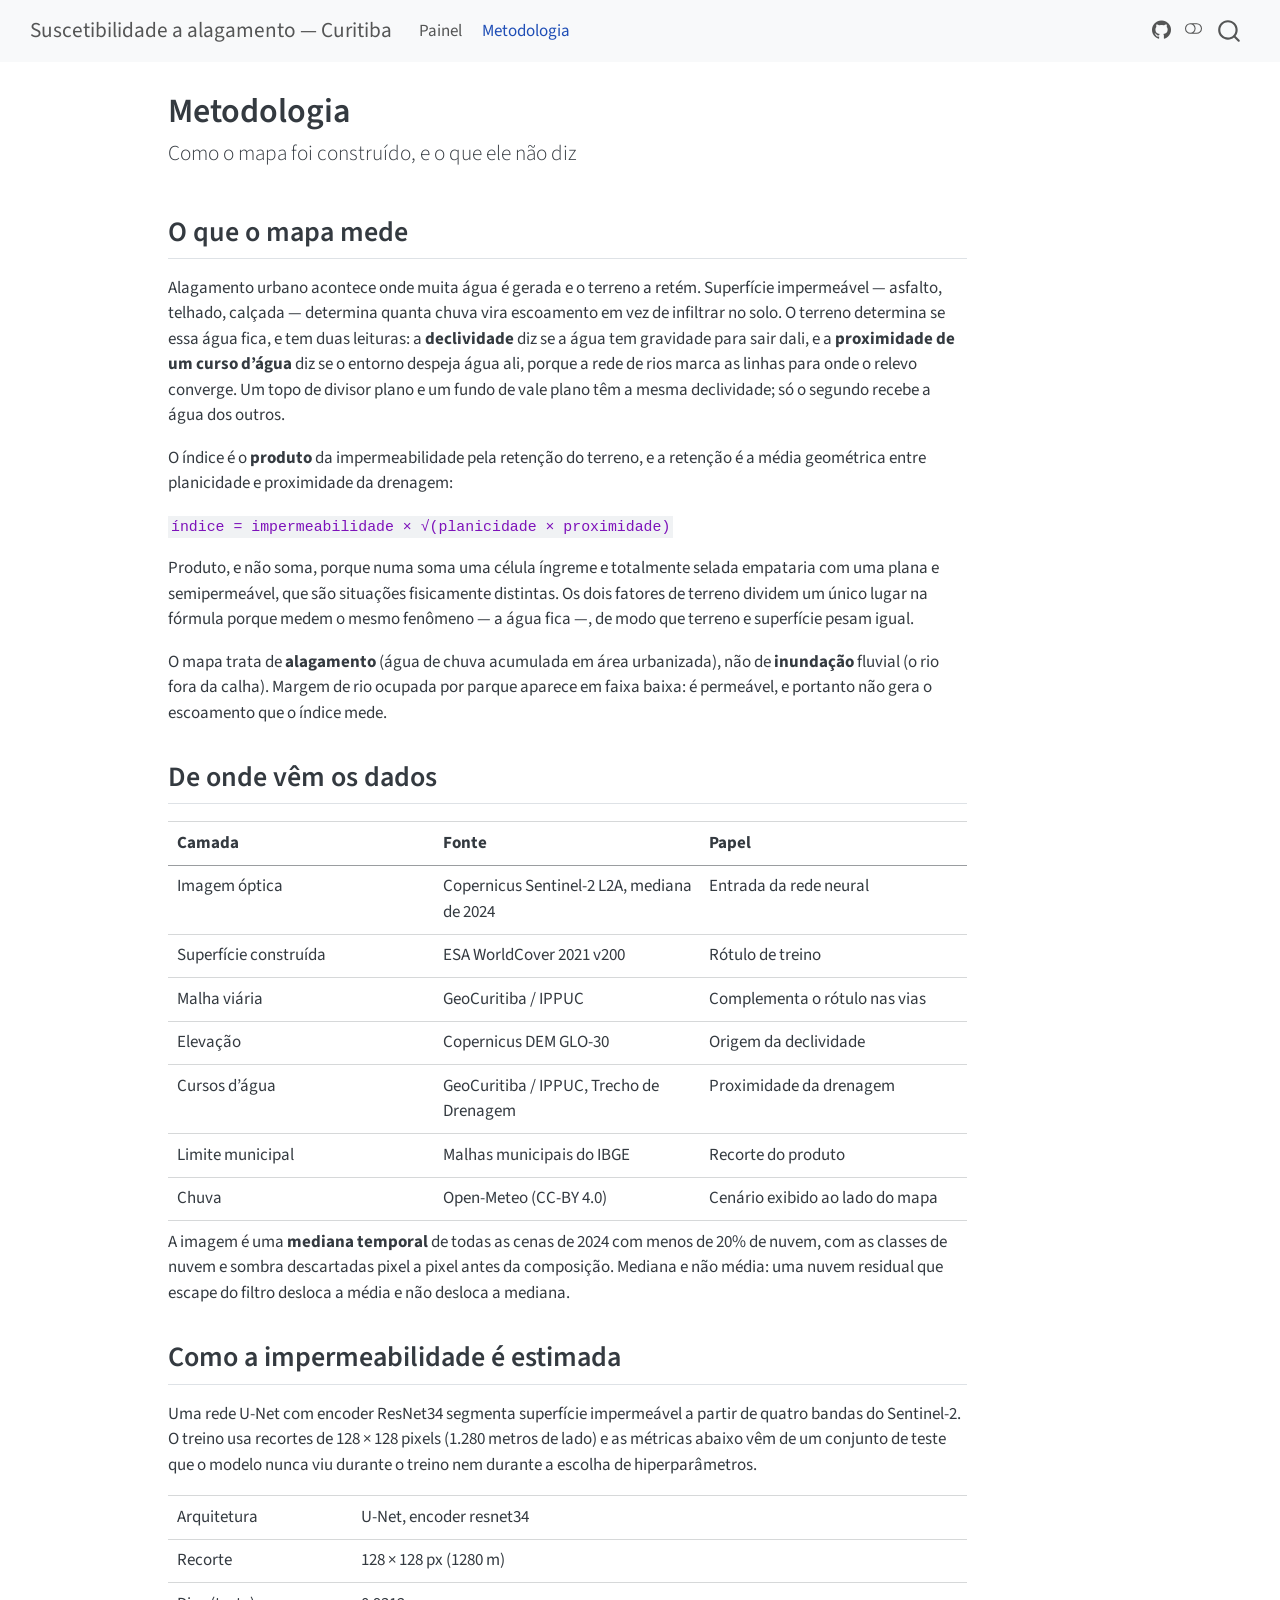
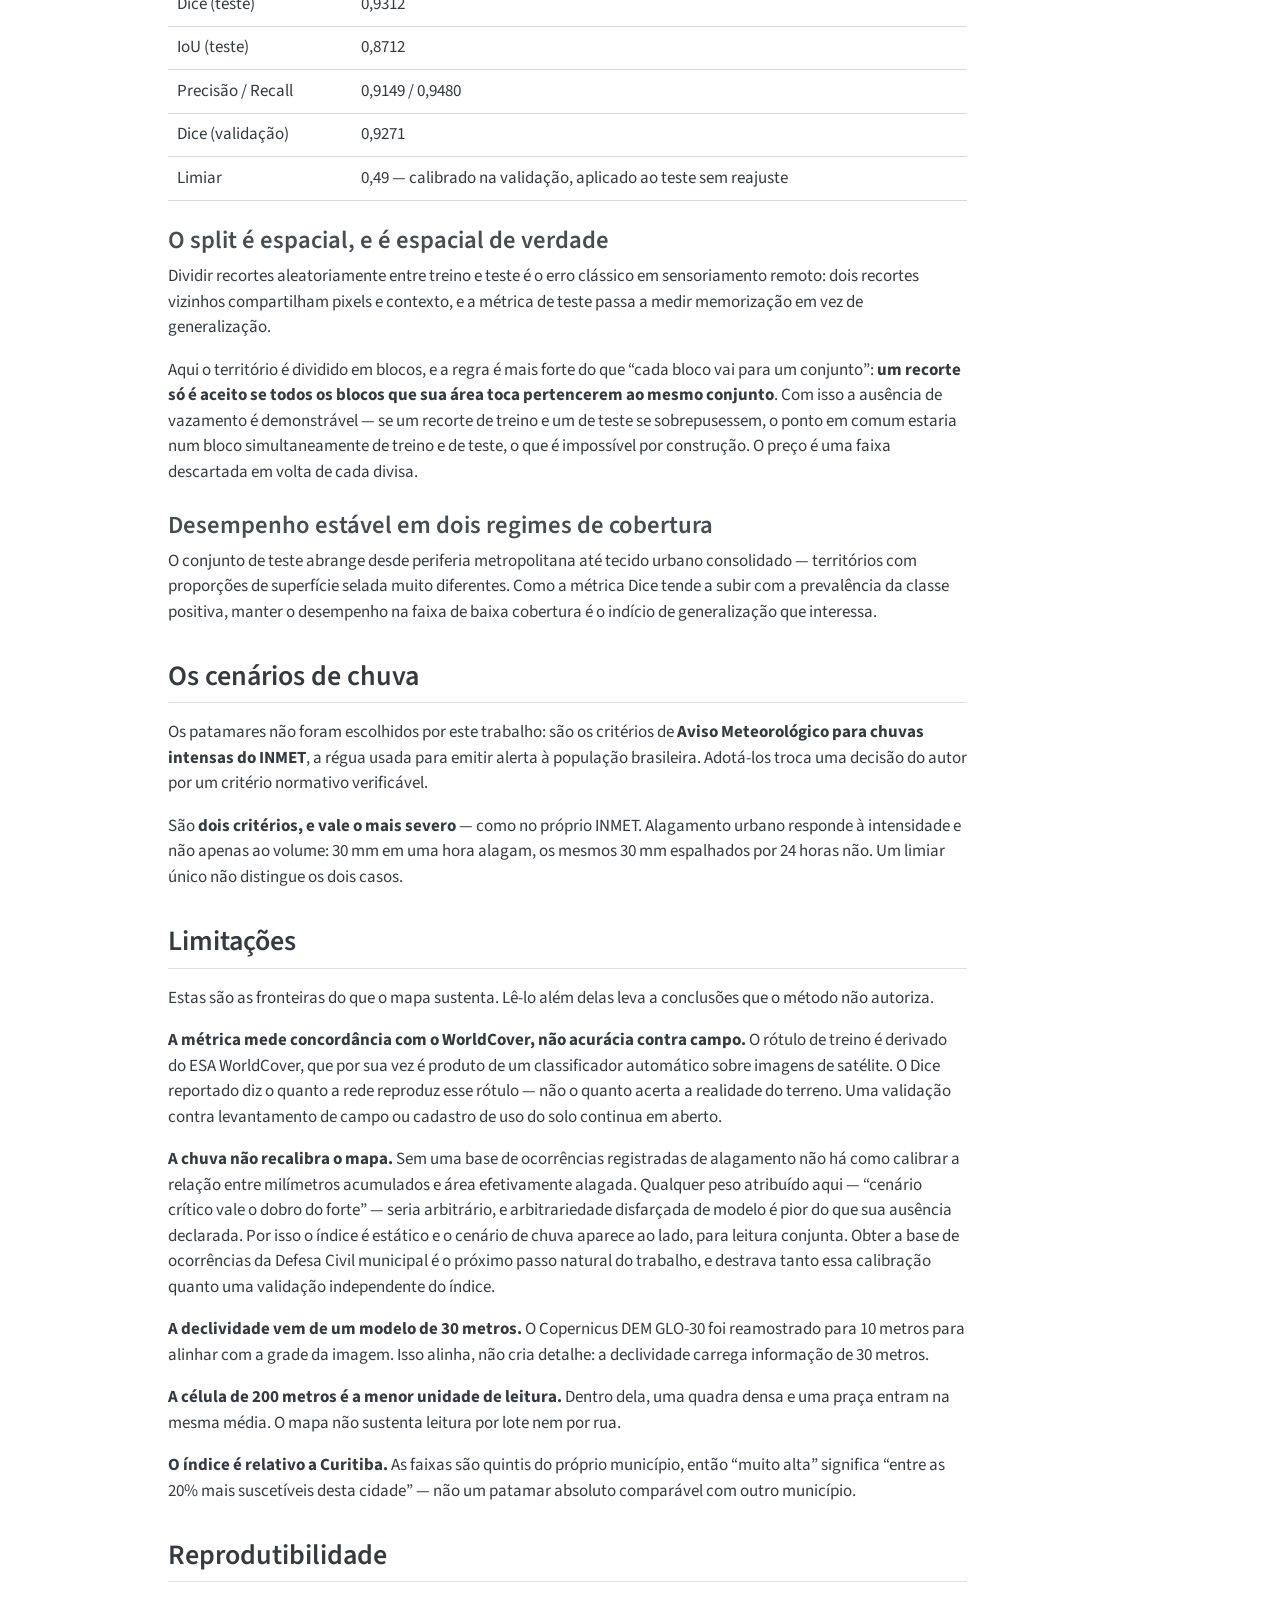
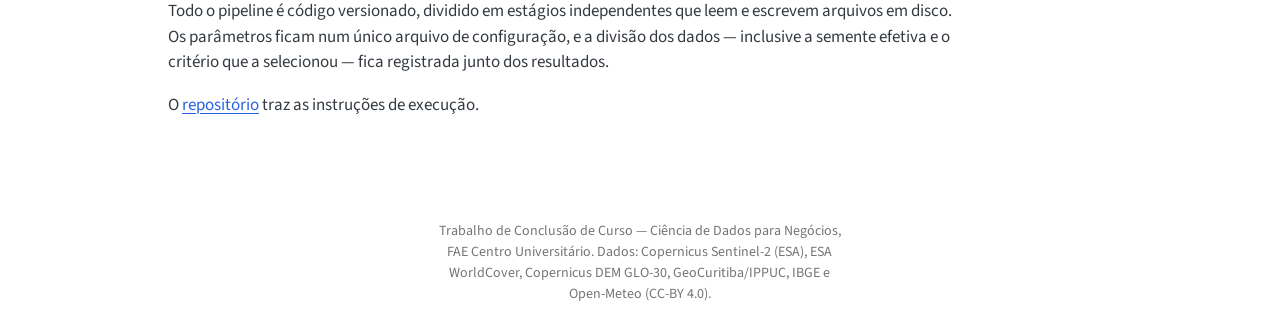
==== commit 45916c17: "Indice com tres fatores, painel gerencial e ranking por bacia e bairro" ====
--- a/docs/metodologia.html
+++ b/docs/metodologia.html
@@ -263,7 +263,7 @@
             <ul class="navbar-nav navbar-nav-scroll me-auto">
   <li class="nav-item">
     <a class="nav-link" href="./index.html"> 
-<span class="menu-text">Mapa</span></a>
+<span class="menu-text">Painel</span></a>
   </li>  
   <li class="nav-item">
     <a class="nav-link active" href="./metodologia.html" aria-current="page"> 
@@ -318,8 +318,11 @@
 <div class="viz-root">
 <section id="o-que-o-mapa-mede" class="level2">
 <h2 class="anchored" data-anchor-id="o-que-o-mapa-mede">O que o mapa mede</h2>
-<p>Alagamento urbano acontece onde muita água é gerada e pouca gravidade a leva embora. Superfície impermeável — asfalto, telhado, calçada — determina quanta chuva vira escoamento em vez de infiltrar no solo. Declividade determina se essa água permanece ou desce. Uma área impermeável numa ladeira não alaga ali: transfere o problema para baixo. Uma área permeável e plana absorve.</p>
-<p>O índice é o <strong>produto</strong> dos dois fatores, não a soma. Numa soma, uma célula íngreme e totalmente selada empataria com uma plana e semipermeável, que são situações fisicamente distintas. No produto, um fator próximo de zero zera o resultado, que é o comportamento correto.</p>
+<p>Alagamento urbano acontece onde muita água é gerada e o terreno a retém. Superfície impermeável — asfalto, telhado, calçada — determina quanta chuva vira escoamento em vez de infiltrar no solo. O terreno determina se essa água fica, e tem duas leituras: a <strong>declividade</strong> diz se a água tem gravidade para sair dali, e a <strong>proximidade de um curso d’água</strong> diz se o entorno despeja água ali, porque a rede de rios marca as linhas para onde o relevo converge. Um topo de divisor plano e um fundo de vale plano têm a mesma declividade; só o segundo recebe a água dos outros.</p>
+<p>O índice é o <strong>produto</strong> da impermeabilidade pela retenção do terreno, e a retenção é a média geométrica entre planicidade e proximidade da drenagem:</p>
+<p><code>índice = impermeabilidade × √(planicidade × proximidade)</code></p>
+<p>Produto, e não soma, porque numa soma uma célula íngreme e totalmente selada empataria com uma plana e semipermeável, que são situações fisicamente distintas. Os dois fatores de terreno dividem um único lugar na fórmula porque medem o mesmo fenômeno — a água fica —, de modo que terreno e superfície pesam igual.</p>
+<p>O mapa trata de <strong>alagamento</strong> (água de chuva acumulada em área urbanizada), não de <strong>inundação</strong> fluvial (o rio fora da calha). Margem de rio ocupada por parque aparece em faixa baixa: é permeável, e portanto não gera o escoamento que o índice mede.</p>
 <div id="composicao">
 
 </div>
@@ -361,11 +364,16 @@
 <td>Origem da declividade</td>
 </tr>
 <tr class="odd">
+<td>Cursos d’água</td>
+<td>GeoCuritiba / IPPUC, Trecho de Drenagem</td>
+<td>Proximidade da drenagem</td>
+</tr>
+<tr class="even">
 <td>Limite municipal</td>
 <td>Malhas municipais do IBGE</td>
 <td>Recorte do produto</td>
 </tr>
-<tr class="even">
+<tr class="odd">
 <td>Chuva</td>
 <td>Open-Meteo (CC-BY 4.0)</td>
 <td>Cenário exibido ao lado do mapa</td>
--- a/docs/styles.css
+++ b/docs/styles.css
@@ -162,3 +162,398 @@
 table.classes {
   font-variant-numeric: tabular-nums;
 }
+
+/* ==========================================================================
+ * Painel (index.qmd)
+ *
+ * O Quarto marca o tema ativo no <body> (quarto-light / quarto-dark). As regras
+ * abaixo fazem os tokens seguirem o botão de tema do site, e não só a
+ * preferência do sistema operacional.
+ * ========================================================================== */
+
+body.quarto-light .viz-root {
+  color-scheme: light;
+  --surface-1: #fcfcfb;
+  --text-primary: #0b0b0b;
+  --text-secondary: #52514e;
+  --hairline: #d9d8d3;
+  --risk-1: #eca071; --risk-2: #e38044; --risk-3: #d25c22; --risk-4: #a84418; --risk-5: #7a2e0c;
+}
+
+body.quarto-dark .viz-root {
+  color-scheme: dark;
+  --surface-1: #1a1a19;
+  --text-primary: #ffffff;
+  --text-secondary: #c3c2b7;
+  --hairline: #3a3a37;
+  --risk-1: #f0a878; --risk-2: #e68448; --risk-3: #d2601f; --risk-4: #a8481a; --risk-5: #82370f;
+}
+
+.dash {
+  --page: #f3f2ee;
+  --rain: #2f6f9f;
+  --rain-soft: #9cc0da;
+  --warn: #b06a00;
+  --danger: #b3261e;
+  --track: #e9e8e3;
+  background: var(--page);
+  color: var(--text-primary);
+  padding: 1rem clamp(0.75rem, 2vw, 1.5rem) 1.25rem;
+  display: grid;
+  gap: 0.85rem;
+  font-variant-numeric: tabular-nums;
+}
+
+body.quarto-dark .dash {
+  --page: #111110;
+  --rain: #6aa9d6;
+  --rain-soft: #3d6583;
+  --warn: #e0a040;
+  --danger: #f2877f;
+  --track: #2a2a28;
+}
+
+.dash-topo {
+  display: flex;
+  flex-wrap: wrap;
+  align-items: end;
+  justify-content: space-between;
+  gap: 0.75rem;
+}
+
+.dash-topo h1 {
+  font-size: 1.25rem;
+  font-weight: 650;
+  margin: 0;
+  border: 0;
+  padding: 0;
+  letter-spacing: -0.01em;
+}
+
+.dash-sub {
+  margin: 0.1rem 0 0;
+  font-size: 0.85rem;
+  color: var(--text-secondary);
+}
+
+.dash-filtros {
+  display: flex;
+  align-items: center;
+  gap: 0.5rem;
+  font-size: 0.85rem;
+  color: var(--text-secondary);
+}
+
+.dash-filtros select,
+.dash-filtros button {
+  font: inherit;
+  color: var(--text-primary);
+  background: var(--surface-1);
+  border: 1px solid var(--hairline);
+  border-radius: 6px;
+  padding: 0.3rem 0.6rem;
+}
+
+.dash-filtros button { cursor: pointer; }
+
+/* ---------- Indicadores ---------- */
+
+.kpis {
+  display: grid;
+  grid-template-columns: repeat(auto-fit, minmax(11.5rem, 1fr));
+  gap: 0.65rem;
+}
+
+.kpi,
+.cartao {
+  background: var(--surface-1);
+  border: 1px solid var(--hairline);
+  border-radius: 10px;
+}
+
+.kpi {
+  padding: 0.75rem 0.9rem 0.8rem;
+  display: grid;
+  gap: 0.15rem;
+  align-content: start;
+  border-top: 3px solid var(--hairline);
+}
+
+.kpi[data-estado="atencao"] { border-top-color: var(--warn); }
+.kpi[data-estado="critico"] { border-top-color: var(--danger); }
+
+.kpi-rotulo {
+  font-size: 0.72rem;
+  text-transform: uppercase;
+  letter-spacing: 0.05em;
+  color: var(--text-secondary);
+}
+
+.kpi-valor {
+  font-size: 1.85rem;
+  font-weight: 650;
+  line-height: 1.1;
+  letter-spacing: -0.02em;
+}
+
+.kpi-valor small {
+  font-size: 0.85rem;
+  font-weight: 500;
+  letter-spacing: 0;
+  color: var(--text-secondary);
+}
+
+.kpi-valor.kpi-texto { font-size: 1.2rem; line-height: 1.25; padding: 0.3rem 0 0.25rem; }
+
+.kpi-nota {
+  font-size: 0.78rem;
+  color: var(--text-secondary);
+  line-height: 1.3;
+}
+
+/* ---------- Corpo ---------- */
+
+.dash-corpo {
+  display: grid;
+  grid-template-columns: minmax(0, 1fr) clamp(26rem, 38vw, 44rem);
+  gap: 0.65rem;
+  align-items: stretch;
+  /* O corpo ocupa o que sobra da janela: o mapa cresce com a tela em vez de
+   * deixar um vazio embaixo. Os 15rem são barra do site + título + indicadores. */
+  min-height: max(34rem, calc(100vh - 15rem));
+}
+
+.cartao { padding: 0.8rem 0.9rem; }
+
+.cartao h2 {
+  font-size: 0.95rem;
+  font-weight: 650;
+  margin: 0 0 0.55rem;
+  padding: 0;
+  border: 0;
+  display: flex;
+  justify-content: space-between;
+  align-items: baseline;
+  gap: 0.5rem;
+}
+
+.cartao h2 small {
+  font-size: 0.72rem;
+  font-weight: 400;
+  color: var(--text-secondary);
+  text-align: right;
+}
+
+.cartao-mapa { padding: 0; overflow: hidden; min-height: 34rem; display: grid; min-width: 0; }
+
+.dash #mapa {
+  height: auto;
+  min-height: 34rem;
+  border: 0;
+  border-radius: 0;
+}
+
+.dash-lateral {
+  display: grid;
+  gap: 0.65rem;
+  grid-template-rows: auto;
+  grid-auto-rows: auto;
+  min-width: 0;
+}
+
+.cartao-chuva { display: grid; grid-template-rows: auto minmax(0, 1fr) auto; }
+
+/* ---------- Barras clicáveis ---------- */
+
+.barras { display: grid; gap: 0.2rem; }
+
+.barra {
+  display: grid;
+  grid-template-columns: 9.5rem minmax(0, 1fr) 6.2rem;
+  align-items: center;
+  gap: 0.5rem;
+  width: 100%;
+  padding: 0.22rem 0.35rem;
+  font: inherit;
+  font-size: 0.875rem;
+  color: var(--text-primary);
+  text-align: left;
+  background: none;
+  border: 1px solid transparent;
+  border-radius: 6px;
+  cursor: pointer;
+}
+
+.barra:hover { background: var(--track); }
+.barra.ativa { border-color: var(--text-primary); background: var(--track); }
+
+.barra-nome {
+  display: flex;
+  align-items: center;
+  gap: 0.4rem;
+  white-space: nowrap;
+  overflow: hidden;
+  text-overflow: ellipsis;
+}
+
+.barra-nome i {
+  width: 0.7rem;
+  height: 0.7rem;
+  border-radius: 3px;
+  flex: none;
+}
+
+.barra-trilho {
+  height: 0.5rem;
+  background: var(--track);
+  border-radius: 99px;
+  overflow: hidden;
+}
+
+.barra-trilho span {
+  display: block;
+  height: 100%;
+  border-radius: 99px;
+  background: var(--risk-4);
+}
+
+.barra-valor { text-align: right; font-weight: 600; }
+.barra-valor small { font-weight: 400; color: var(--text-secondary); margin-left: 0.45rem; }
+
+/* ---------- Tabela das faixas ---------- */
+
+table.faixas {
+  width: 100%;
+  border-collapse: collapse;
+  font-size: 0.875rem;
+  margin: 0;
+}
+
+table.faixas th {
+  font-size: 0.7rem;
+  font-weight: 500;
+  text-transform: uppercase;
+  letter-spacing: 0.04em;
+  color: var(--text-secondary);
+  text-align: right;
+  padding: 0 0.35rem 0.3rem;
+  border: 0;
+}
+
+table.faixas th:first-child, table.faixas td:first-child { text-align: left; }
+
+table.faixas td {
+  padding: 0.38rem 0.35rem;
+  text-align: right;
+  border: 0;
+  border-top: 1px solid var(--hairline);
+  white-space: nowrap;
+}
+
+table.faixas .caixa {
+  display: inline-grid;
+  place-items: center;
+  width: 0.95rem;
+  height: 0.95rem;
+  margin-right: 0.45rem;
+  border: 1px solid var(--text-secondary);
+  border-radius: 3px;
+  font-size: 0.7rem;
+  line-height: 1;
+  vertical-align: -2px;
+}
+
+table.faixas tr.ativa .caixa { background: var(--text-primary); color: var(--surface-1); border-color: var(--text-primary); }
+
+table.faixas td i {
+  display: inline-block;
+  width: 0.75rem;
+  height: 0.75rem;
+  border-radius: 3px;
+  margin-right: 0.45rem;
+  vertical-align: -1px;
+}
+
+table.faixas tbody tr { cursor: pointer; }
+table.faixas tbody tr:hover { background: var(--track); }
+table.faixas tbody tr.ativa { background: var(--track); }
+
+/* ---------- Chuva ---------- */
+
+.chuva-area { position: relative; min-height: 13rem; display: grid; }
+.chuva-grafico { min-height: 13rem; overflow: hidden; cursor: crosshair; }
+.chuva-grafico .cursor { stroke: var(--text-primary); stroke-width: 1; pointer-events: none; }
+
+.chuva-dica {
+  position: absolute;
+  top: 0.4rem;
+  pointer-events: none;
+  background: var(--surface-1);
+  color: var(--text-primary);
+  border: 1px solid var(--hairline);
+  border-radius: 6px;
+  box-shadow: 0 4px 14px rgb(0 0 0 / 0.18);
+  padding: 0.4rem 0.6rem;
+  font-size: 0.8rem;
+  line-height: 1.35;
+  white-space: nowrap;
+  z-index: 2;
+}
+
+.chuva-dica strong { font-size: 0.95rem; }
+.chuva-dica span { display: block; color: var(--text-secondary); }
+.chuva-grafico svg { display: block; }
+.chuva-grafico .grade { stroke: var(--hairline); stroke-width: 1; }
+.chuva-grafico .faixa-previsao { fill: var(--track); opacity: 0.6; }
+.chuva-grafico .rotulo-agora { fill: var(--text-primary); }
+.chuva-grafico rect.passado { fill: var(--rain); }
+.chuva-grafico rect.futuro { fill: var(--rain-soft); }
+.chuva-grafico .eixo { stroke: var(--hairline); stroke-width: 1; }
+.chuva-grafico .agora { stroke: var(--text-primary); stroke-width: 1; stroke-dasharray: 2 2; }
+.chuva-grafico text { font-size: 11px; fill: var(--text-secondary); }
+
+.chuva-leitura {
+  margin: 0.35rem 0 0;
+  font-size: 0.75rem;
+  color: var(--text-secondary);
+}
+
+/* ---------- Rodapé ---------- */
+
+.dash-rodape {
+  display: flex;
+  flex-wrap: wrap;
+  gap: 0.3rem 1.2rem;
+  font-size: 0.72rem;
+  color: var(--text-secondary);
+}
+
+.dash-rodape a { color: inherit; }
+
+@media (max-width: 62rem) {
+  .dash-corpo { grid-template-columns: minmax(0, 1fr); }
+  .cartao-mapa, .dash #mapa { min-height: 26rem; }
+}
+
+@media (max-width: 30rem) {
+  .kpis { grid-template-columns: repeat(2, minmax(0, 1fr)); }
+  .kpi-valor { font-size: 1.45rem; }
+}
+
+/* Na página do painel o rodapé do site repetiria a linha de fontes, e o fundo
+ * do tema apareceria abaixo do painel em telas altas. */
+body:has(.dash) .nav-footer { display: none; }
+body:has(.dash) #quarto-content { padding: 0; }
+.dash { min-height: calc(100vh - 4rem); align-content: start; }
+
+/* Ranking de bairros em duas colunas: dez linhas numa coluna só empurrariam o
+ * gráfico de chuva para fora da tela. */
+.barras-2col { grid-template-columns: repeat(2, minmax(0, 1fr)); column-gap: 0.75rem; }
+.barras-2col .barra { grid-template-columns: minmax(0, 1fr) 3.5rem 2.6rem; }
+.dash-lateral > .cartao-chuva { min-height: 17rem; }
+.dash-lateral { align-content: start; }
+[hidden] { display: none !important; }
+
+@media (max-width: 80rem) { .barras-2col { grid-template-columns: minmax(0, 1fr); } }
+.dash-lateral { display: flex; flex-direction: column; }
+.dash-lateral > .cartao-chuva { flex: 1 1 auto; }
